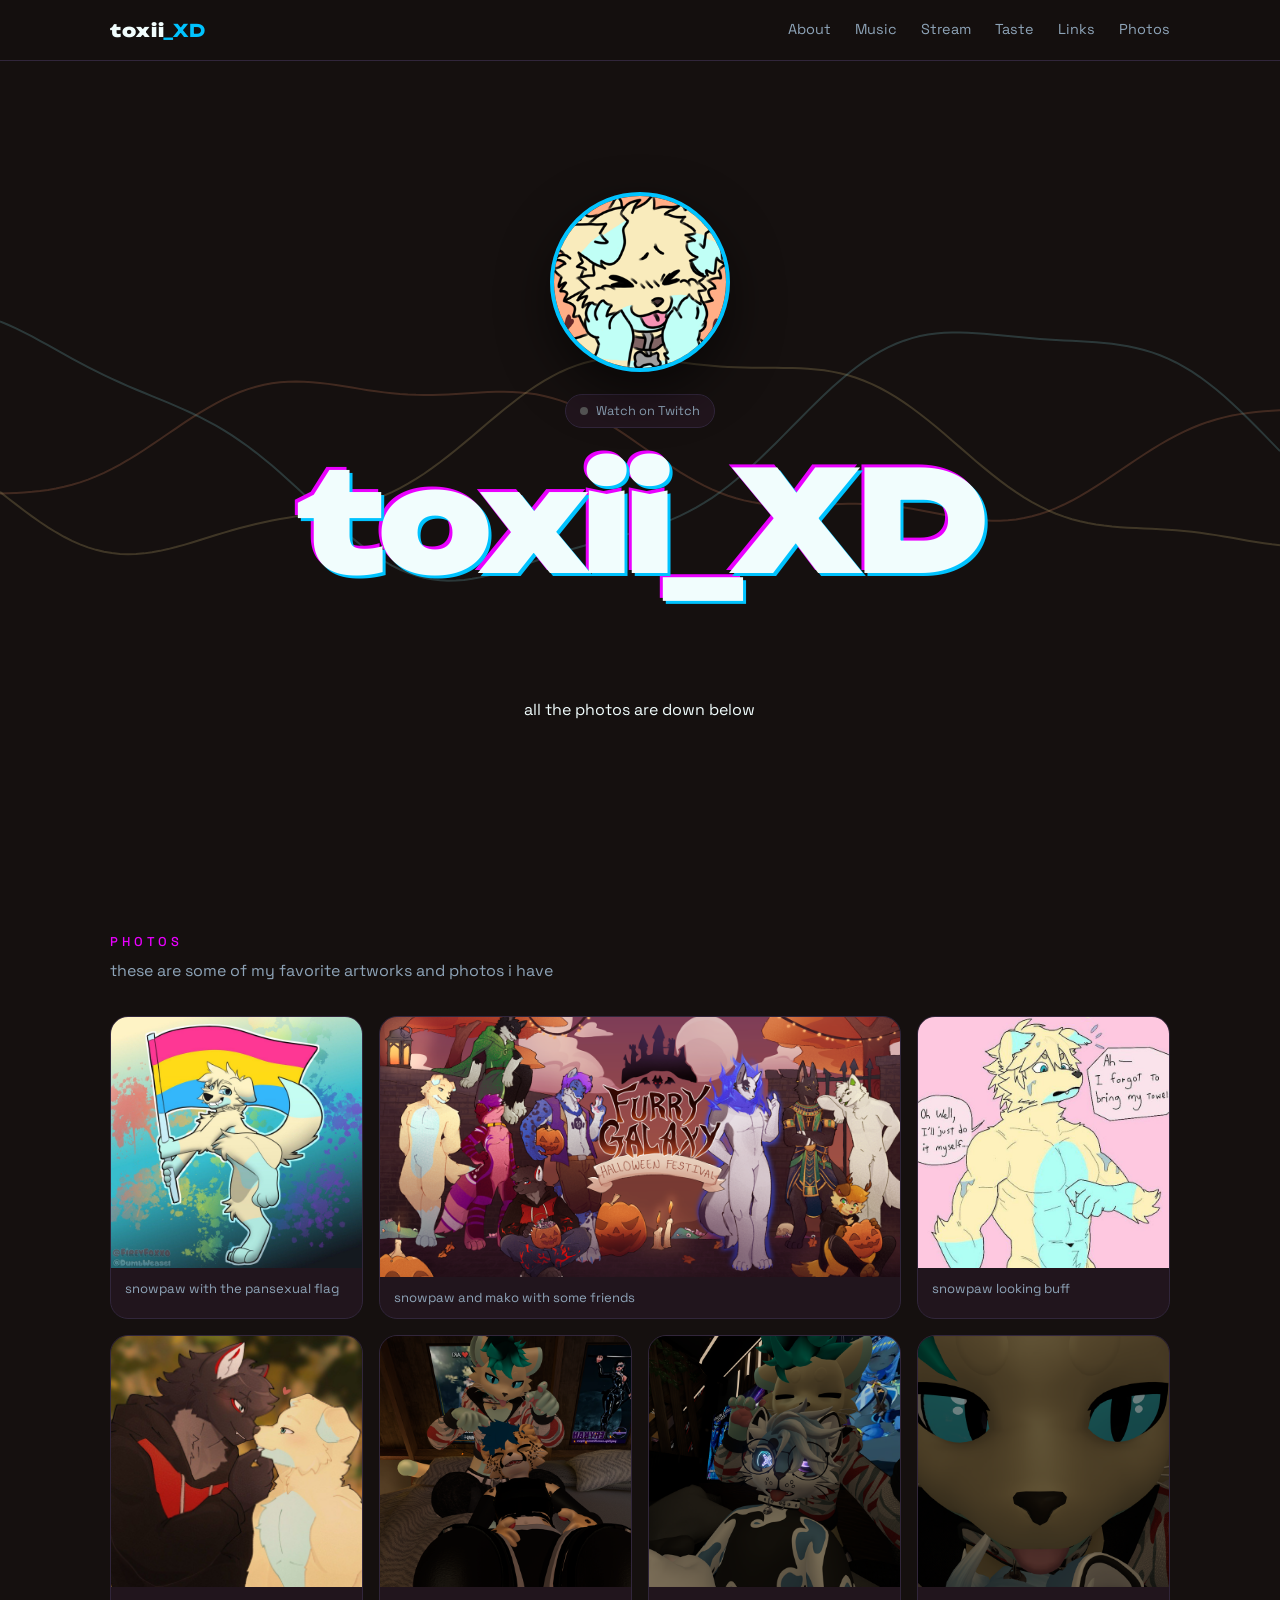
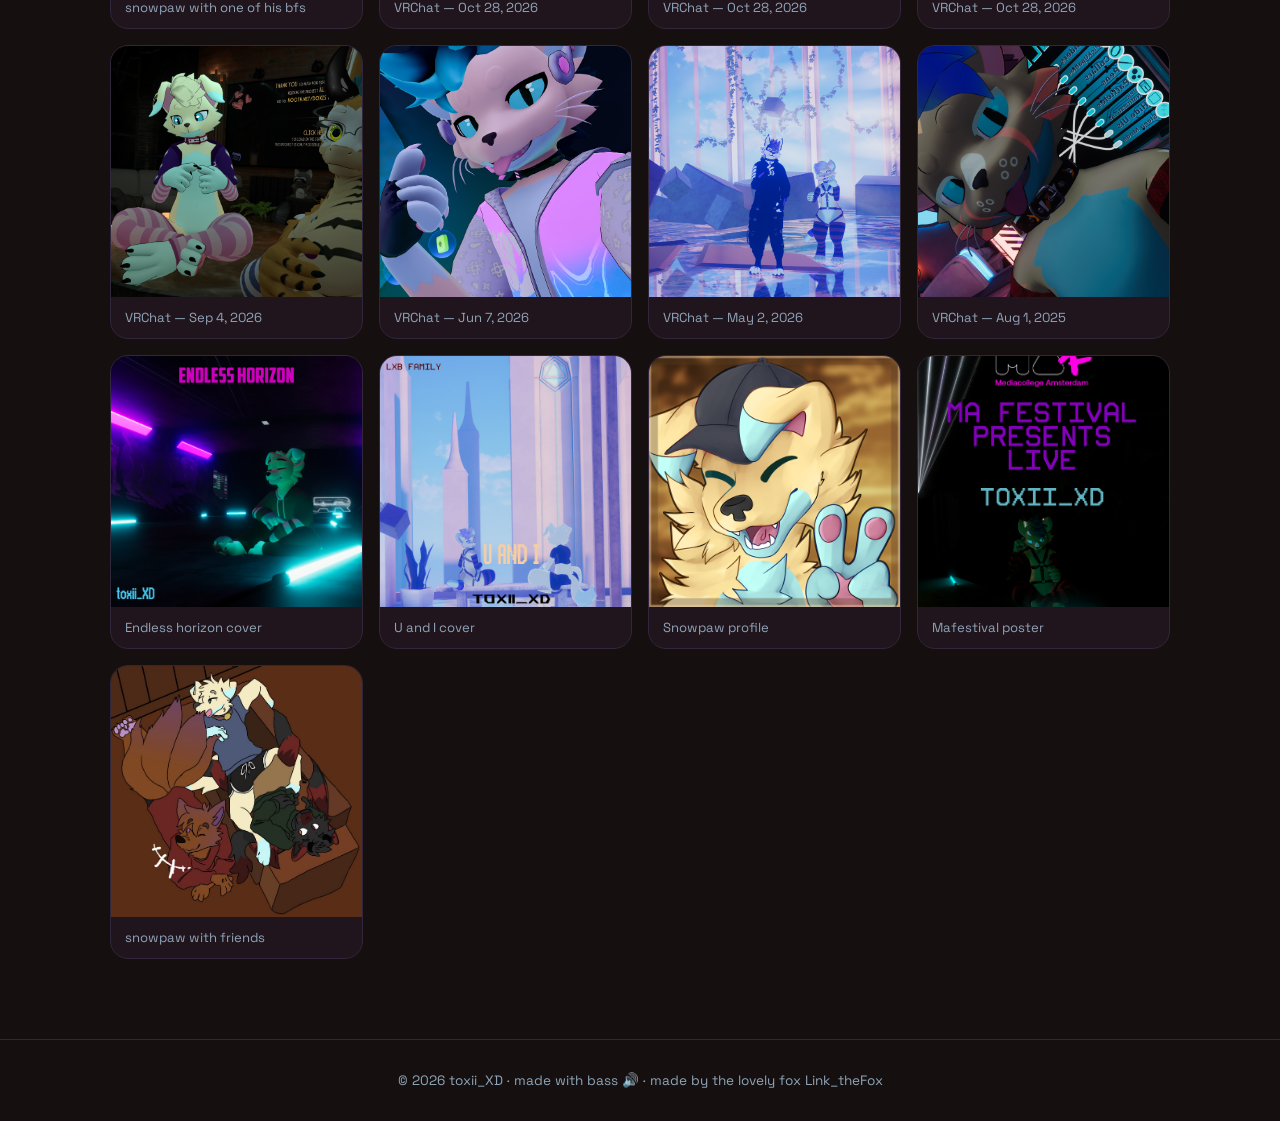
==== photos.html @ 940f138c "added photo page and alot of photos :3" ====
<!-- stinky coders looking at this script go away nun ur of bussines oki? ;-; -->

<!doctype html>
<html lang="en">
<head>
<meta charset="utf-8">
<meta name="viewport" content="width=device-width,initial-scale=1">
<meta name="theme-color" content="#15100f">
<title>toxii_XD — DJ · Producer · Streamer</title>
<meta name="description" content="toxii_XD (mako) — bass music producer, remixer and Twitch streamer from the Netherlands.">
<meta property="og:title" content="toxii_XD">
<meta property="og:description" content="Remixes, originals & live streams.">
<link rel="preconnect" href="https://fonts.googleapis.com">
<link href="https://fonts.googleapis.com/css2?family=Space+Grotesk:wght@400;500;700&family=Unbounded:wght@600;900&display=swap" rel="stylesheet">
<style>
:root{--bg:#15100f;--card:#21151d;--line:#31263b;--txt:#f1fdfd;--mute:#8ea4b8;--a:#00c3ff;--b:#ea00ff;--c:#f6dc8c}
*{box-sizing:border-box;margin:0}
html{scroll-behavior:smooth}
body{background:var(--bg);color:var(--txt);font:400 1rem/1.6 'Space Grotesk',system-ui,sans-serif;overflow-x:hidden}
.pfpw{perspective:700px;margin-bottom:22px}
.pfp{display:block;margin:0 auto;border-radius:50%;border:4px solid var(--a);box-shadow:0 20px 50px #0008;will-change:transform;max-width:44vw;height:auto}
canvas#bg{position:fixed;inset:0;width:100%;height:100%;z-index:-1;opacity:.55}
a{color:inherit;text-decoration:none}
.wrap{max-width:1100px;margin:0 auto;padding:0 20px}
nav{position:sticky;top:0;z-index:10;backdrop-filter:blur(14px);background:#15100ff5;border-bottom:1px solid var(--line)}
nav .wrap{display:flex;justify-content:space-between;align-items:center;height:60px}
.logo{font:900 1.1rem 'Unbounded';letter-spacing:.05em}
.logo b{color:var(--a)}
nav ul{display:flex;gap:24px;list-style:none;font-size:.9rem;color:var(--mute)}
nav ul a:hover{color:var(--txt)}
@media(max-width:640px){nav ul{gap:14px;overflow-x:auto;font-size:.8rem;white-space:nowrap}.logo{display:none}nav .wrap{gap:8px}.card{padding:18px}}
.hero{min-height:88vh;display:grid;place-items:center;text-align:center;padding:60px 0}
.live{display:inline-flex;gap:8px;align-items:center;border:1px solid var(--line);border-radius:99px;padding:6px 14px;font-size:.8rem;color:var(--mute);background:var(--card)}
.live i{width:8px;height:8px;border-radius:50%;background:#555}
.live.on i{background:var(--c);animation:p 1.2s infinite}
.live.on{color:var(--txt);border-color:var(--c)}
@keyframes p{50%{opacity:.3}}
h1{font:900 clamp(2rem,11vw,9rem)/1 'Unbounded';margin:22px 0 10px;letter-spacing:-.04em;color:var(--txt);text-shadow:3px 3px 0 var(--a),-3px -3px 0 var(--b);transition:text-shadow .2s}
h1:hover{text-shadow:6px 0 0 var(--c),-6px 0 0 var(--b)}
.tag{color:var(--mute);font-size:1.15rem}
.eq{display:flex;gap:4px;justify-content:center;align-items:flex-end;height:46px;margin:30px 0}
.eq span{width:6px;border-radius:3px;background:linear-gradient(var(--b),var(--a));animation:e 1s cubic-bezier(.45,0,.55,1) infinite alternate}
@keyframes e{from{height:6px}to{height:46px}}
.btns{display:flex;gap:12px;justify-content:center;flex-wrap:wrap}
.btn{padding:12px 24px;border-radius:99px;font-weight:700;border:1px solid var(--line);background:var(--card);transition:transform .4s cubic-bezier(.22,1,.36,1),border-color .3s}
.btn:hover{transform:translateY(-3px);border-color:var(--a)}
.btn.p{background:var(--a);color:#2a1a12c9;border:0}
section{padding:80px 0;scroll-margin-top:60px}
:focus-visible{outline:3px solid var(--b);outline-offset:3px;border-radius:6px}
.skip{position:absolute;left:12px;top:-60px;background:var(--a);color:#2a1a12;padding:10px 16px;border-radius:8px;font-weight:700;z-index:20}
.skip:focus{top:10px}
h2{font:900 clamp(1.6rem,4vw,2.4rem) 'Unbounded';margin-bottom:8px}
h2 small{display:block;font:500 .8rem 'Space Grotesk';color:var(--b);letter-spacing:.3em;text-transform:uppercase;margin-bottom:6px}
.sub{color:var(--mute);margin-bottom:32px}
.grid{display:grid;gap:16px;grid-template-columns:repeat(auto-fit,minmax(240px,1fr))}
#about .about{grid-template-columns:1fr}
.gallery{display:grid;gap:16px;grid-template-columns:repeat(4,minmax(0,1fr));margin-top:28px}
.gallery figure{margin:0;overflow:hidden;border:1px solid var(--line);border-radius:18px;background:var(--card)}
.gallery img{display:block;width:100%;aspect-ratio:1;object-fit:cover}
.gallery .wide{grid-column:span 2}
.gallery .wide img{aspect-ratio:2 / 1}
.gallery figcaption{padding:10px 14px;color:var(--mute);font-size:.82rem}
@media(max-width:800px){.gallery{grid-template-columns:repeat(2,minmax(0,1fr))}}
@media(max-width:640px){.gallery{grid-template-columns:1fr}.gallery .wide{grid-column:auto}.gallery .wide img{aspect-ratio:1}}
.card{background:var(--card);border:1px solid var(--line);border-radius:18px;padding:24px;transition:transform .45s cubic-bezier(.22,1,.36,1),border-color .3s}
.card:hover{border-color:var(--a);transform:translateY(-4px)}
.stat{font:900 clamp(1rem,4.4vw,2.2rem) 'Unbounded';color:var(--a)}
.about .card{container-type:inline-size}
.about .stat{font-size:min(2.2rem,13cqw)}
.about{display:grid;gap:32px;grid-template-columns:1.3fr 1fr}
@media(max-width:800px){.about{grid-template-columns:1fr}}
.chips{display:flex;flex-wrap:wrap;gap:8px;margin-top:16px}
.chips span{border:1px solid var(--line);border-radius:99px;padding:4px 14px;font-size:.85rem;color:var(--mute)}
ol.top{list-style:none;counter-reset:n}
ol.top li{counter-increment:n;display:flex;gap:14px;padding:9px 0;border-bottom:1px solid var(--line);font-weight:500}
ol.top li::before{content:counter(n,decimal-leading-zero);color:var(--a);font-family:'Unbounded';font-size:.8rem;padding-top:3px}
iframe{width:100%;border:0;border-radius:14px}
.soc a{display:flex;justify-content:space-between;align-items:center}
.soc a::after{content:"↗"/"";color:var(--mute)}
.soc em{font-style:normal;font-size:.8rem;color:var(--mute);display:block}
footer{border-top:1px solid var(--line);padding:30px 0;text-align:center;color:var(--mute);font-size:.85rem}
.rv{opacity:0;transform:translateY(28px);transition:opacity .9s cubic-bezier(.22,1,.36,1),transform .9s cubic-bezier(.22,1,.36,1)}
.rv.in{opacity:1;transform:none}
@media(prefers-reduced-motion:reduce){html{scroll-behavior:auto}canvas#bg{display:none}*{animation:none!important;transition:none!important}.rv{opacity:1;transform:none}}
</style>
</head>
<body>
<a class="skip" href="#about">Skip to content</a>
<canvas id="bg" aria-hidden="true"></canvas>

<nav aria-label="Main"><div class="wrap">
  <a class="logo" href="index.html#top">toxii<b>_XD</b></a>
  <ul><li><a href="index.html#about">About</a></li><li><a href="index.html#music">Music</a></li><li><a href="index.html#stream">Stream</a></li><li><a href="index.html#taste">Taste</a></li><li><a href="index.html#links">Links</a></li><li><a href="photos.html">Photos</a></li></ul>
</div></nav>

<main>
<header class="hero" id="top"><div class="wrap">
  <div class="pfpw"><img class="pfp" src="pfp.png" alt="toxii_XD avatar" width="180" height="180"></div>
  <a id="live" class="live" href="https://www.twitch.tv/toxii_xd" target="_blank" rel="noopener"><i></i><span aria-live="polite">checking stream…</span></a>
  <h1 data-t="toxii_XD">toxii_XD</h1>
  <div class="eq" aria-hidden="true"></div>
  <p> all the photos are down below </p>
</div></header>

<section id="about"><div class="wrap">
  <div class="about">
    <div>
      <h2><small>photos</small></h2>
      <p class="sub">these are some of my favorite artworks and photos i have </p>
      <div class="gallery">
        <figure><img src="gallery_images/photo_2026-11-20_13-38-38.jpg" alt="VR selfie" loading="eager" decoding="async"><figcaption>snowpaw with the pansexual flag</figcaption></figure>
        <figure class="wide"><img src="gallery_images/Untitled139_20261009115338.png" alt="Artwork" loading="eager" decoding="async"><figcaption>snowpaw and mako with some friends</figcaption></figure>
        <figure><img src="gallery_images/photo_2026-11-20_13-33-49.jpg" alt="VR selfie" loading="eager" decoding="async"><figcaption>snowpaw looking buff</figcaption></figure>
        <figure><img src="gallery_images/photo_2026-11-20_13-32-30.jpg" alt="VR selfie" loading="eager" decoding="async"><figcaption>snowpaw with one of his bfs</figcaption></figure>
        <figure><img src="gallery_images/VRChat_2026-10-28_23-48-35.394_7680x4320.png" alt="VRChat screenshot" loading="eager" decoding="async"><figcaption>VRChat — Oct 28, 2026</figcaption></figure>
        <figure><img src="gallery_images/VRChat_2026-10-28_19-16-32.254_7680x4320.png" alt="VRChat screenshot" loading="eager" decoding="async"><figcaption>VRChat — Oct 28, 2026</figcaption></figure>
        <figure><img src="gallery_images/VRChat_2026-10-28_19-14-05.754_7680x4320.png" alt="VRChat screenshot" loading="eager" decoding="async"><figcaption>VRChat — Oct 28, 2026</figcaption></figure>
        <figure><img src="gallery_images/VRChat_2026-09-04_04-32-38.980_1920x1080.png" alt="VRChat screenshot" loading="eager" decoding="async"><figcaption>VRChat — Sep 4, 2026</figcaption></figure>
        <figure><img src="gallery_images/VRChat_2026-06-07_21-55-28.060_7680x4320.png" alt="VRChat screenshot" loading="eager" decoding="async"><figcaption>VRChat — Jun 7, 2026</figcaption></figure>
        <figure><img src="gallery_images/VRChat_2026-05-02_01-23-25.162_4320x7680.png" alt="VRChat screenshot" loading="eager" decoding="async"><figcaption>VRChat — May 2, 2026</figcaption></figure>
        <figure><img src="gallery_images/VRChat_2025-08-01_22-59-57.238_1920x1080.png" alt="VRChat screenshot" loading="eager" decoding="async"><figcaption>VRChat — Aug 1, 2025</figcaption></figure>
        
        <figure><img src="gallery_images/Untitled-2231.png" alt="Artwork" loading="eager" decoding="async"><figcaption>Endless horizon cover</figcaption></figure>
        <figure><img src="gallery_images/u and i cover.png" alt="U and I cover artwork" loading="eager" decoding="async"><figcaption>U and I cover</figcaption></figure>
        <figure><img src="gallery_images/Snowpawpfp 1.png" alt="Snowpaw profile artwork" loading="eager" decoding="async"><figcaption>Snowpaw profile</figcaption></figure>
        <figure><img src="gallery_images/mafestival poster.png" alt="Mafestival poster" loading="eager" decoding="async"><figcaption>Mafestival poster</figcaption></figure>
        <figure><img src="gallery_images/allthefurries.jpg" alt="All the Furries artwork" loading="eager" decoding="async"><figcaption>snowpaw with friends</figcaption></figure>
      </div>
    </div>
  </div>
</div></section>



</main>
<footer>© <span id="y"></span> toxii_XD · made with bass 🔊 · made by the lovely fox Link_theFox</footer>

<script>
// equalizer bars
const eq=document.querySelector('.eq');
for(let i=0;i<32;i++){const s=document.createElement('span');s.style.animationDelay=(Math.random()*-1)+'s';s.style.animationDuration=(.5+Math.random()*.8)+'s';eq.append(s)}
document.getElementById('y').textContent=new Date().getFullYear();
// scroll reveal
const io=new IntersectionObserver(e=>e.forEach(x=>x.isIntersecting&&x.target.classList.add('in')),{threshold:.15});
document.querySelectorAll('.rv').forEach(el=>io.observe(el));
document.querySelectorAll('.gallery img').forEach(img=>{
  img.decode().catch(error=>console.error('Could not decode gallery image:',img.currentSrc,error));
});
// pfp follows the pointer, eased
const pf=document.querySelector('.pfp'),hh=document.querySelector('h1');
let tx=0,ty=0,px=0,py=0;
addEventListener('pointermove',e=>{tx=e.clientX/innerWidth-.5;ty=e.clientY/innerHeight-.5});
if(!matchMedia('(prefers-reduced-motion:reduce)').matches)(function m(){
  px+=(tx-px)*.08;py+=(ty-py)*.08;
  pf.style.transform=`translate(${px*40}px,${py*30}px) rotateY(${px*28}deg) rotateX(${-py*28}deg)`;
  hh.style.transform=`translate(${-px*14}px,${-py*10}px)`;
  requestAnimationFrame(m)})();
// background: drifting waveform lines
const cv=document.getElementById('bg'),cx=cv.getContext('2d');let W,H;
const rs=()=>{W=cv.width=innerWidth;H=cv.height=innerHeight};rs();addEventListener('resize',rs);
const cols=['#ff9a6c','#f6dc8c','#8fe9ee'];
(function f(t){
  cx.clearRect(0,0,W,H);
  cols.forEach((c,k)=>{cx.beginPath();cx.strokeStyle=c;cx.globalAlpha=.35;cx.lineWidth=2;
    for(let x=0;x<=W;x+=8){const y=H*.5+Math.sin(x*.006+t*.0008*(k+1)+k*2)*70*(1+k*.4)+Math.sin(x*.02+t*.002)*14;x?cx.lineTo(x,y):cx.moveTo(x,y)}
    cx.stroke()});
  requestAnimationFrame(f)})(0);
// Discord presence via Lanyard (user must be in discord.gg/lanyard)
const DID='748568720615669810',SC={online:'#3ba55d',idle:'#faa61a',dnd:'#ed4245',offline:'#747f8d'};
function presence(d){
  const $=id=>document.getElementById(id),u=d.discord_user,a=d.activities.find(x=>x.type!==4);
  $('presence').hidden=false;
  $('pa').src=`https://cdn.discordapp.com/avatars/${DID}/${u.avatar}.png?size=128`;
  $('pn').textContent=u.global_name||u.username;
  $('ps').style.background=SC[d.discord_status];
  $('pt').textContent=d.discord_status;
  $('pact').textContent=d.listening_to_spotify?`🎵 ${d.spotify.song} — ${d.spotify.artist}`:a?`${a.name}${a.details?' · '+a.details:''}`:'';
}
fetch('https://api.lanyard.rest/v1/users/'+DID).then(r=>r.json()).then(j=>j.success&&presence(j.data)).catch(()=>{});
const ws=new WebSocket('wss://api.lanyard.rest/socket');
ws.onmessage=e=>{const m=JSON.parse(e.data);
  if(m.op===1){ws.send(JSON.stringify({op:2,d:{subscribe_to_id:DID}}));setInterval(()=>ws.readyState===1&&ws.send('{"op":3}'),m.d.heartbeat_interval)}
  else if(m.op===0)presence(m.d)};
// live status via public decapi (no key); falls back to offline
fetch('https://decapi.me/twitch/uptime/toxii_xd').then(r=>r.text()).then(t=>{
  const el=document.getElementById('live'),on=!/offline|not found|error/i.test(t);
  el.classList.toggle('on',on);
  const ls=document.getElementById('ls');ls.textContent=on?'LIVE':'OFFLINE';ls.style.color=on?'var(--c)':'var(--mute)';
  document.getElementById('lt').textContent=on?'streaming on Twitch right now':'not streaming — follow for alerts';
  el.querySelector('span').textContent=on?'LIVE NOW on Twitch — '+t:'Offline — follow for notifications';
}).catch(()=>{document.querySelector('#live span').textContent='Watch on Twitch';document.getElementById('ls').textContent='Twitch'});
</script>
</body>
</html>

<!-- Made with ❤️ by the lovely Link_theFox — https://linkslair.xyz/ -->
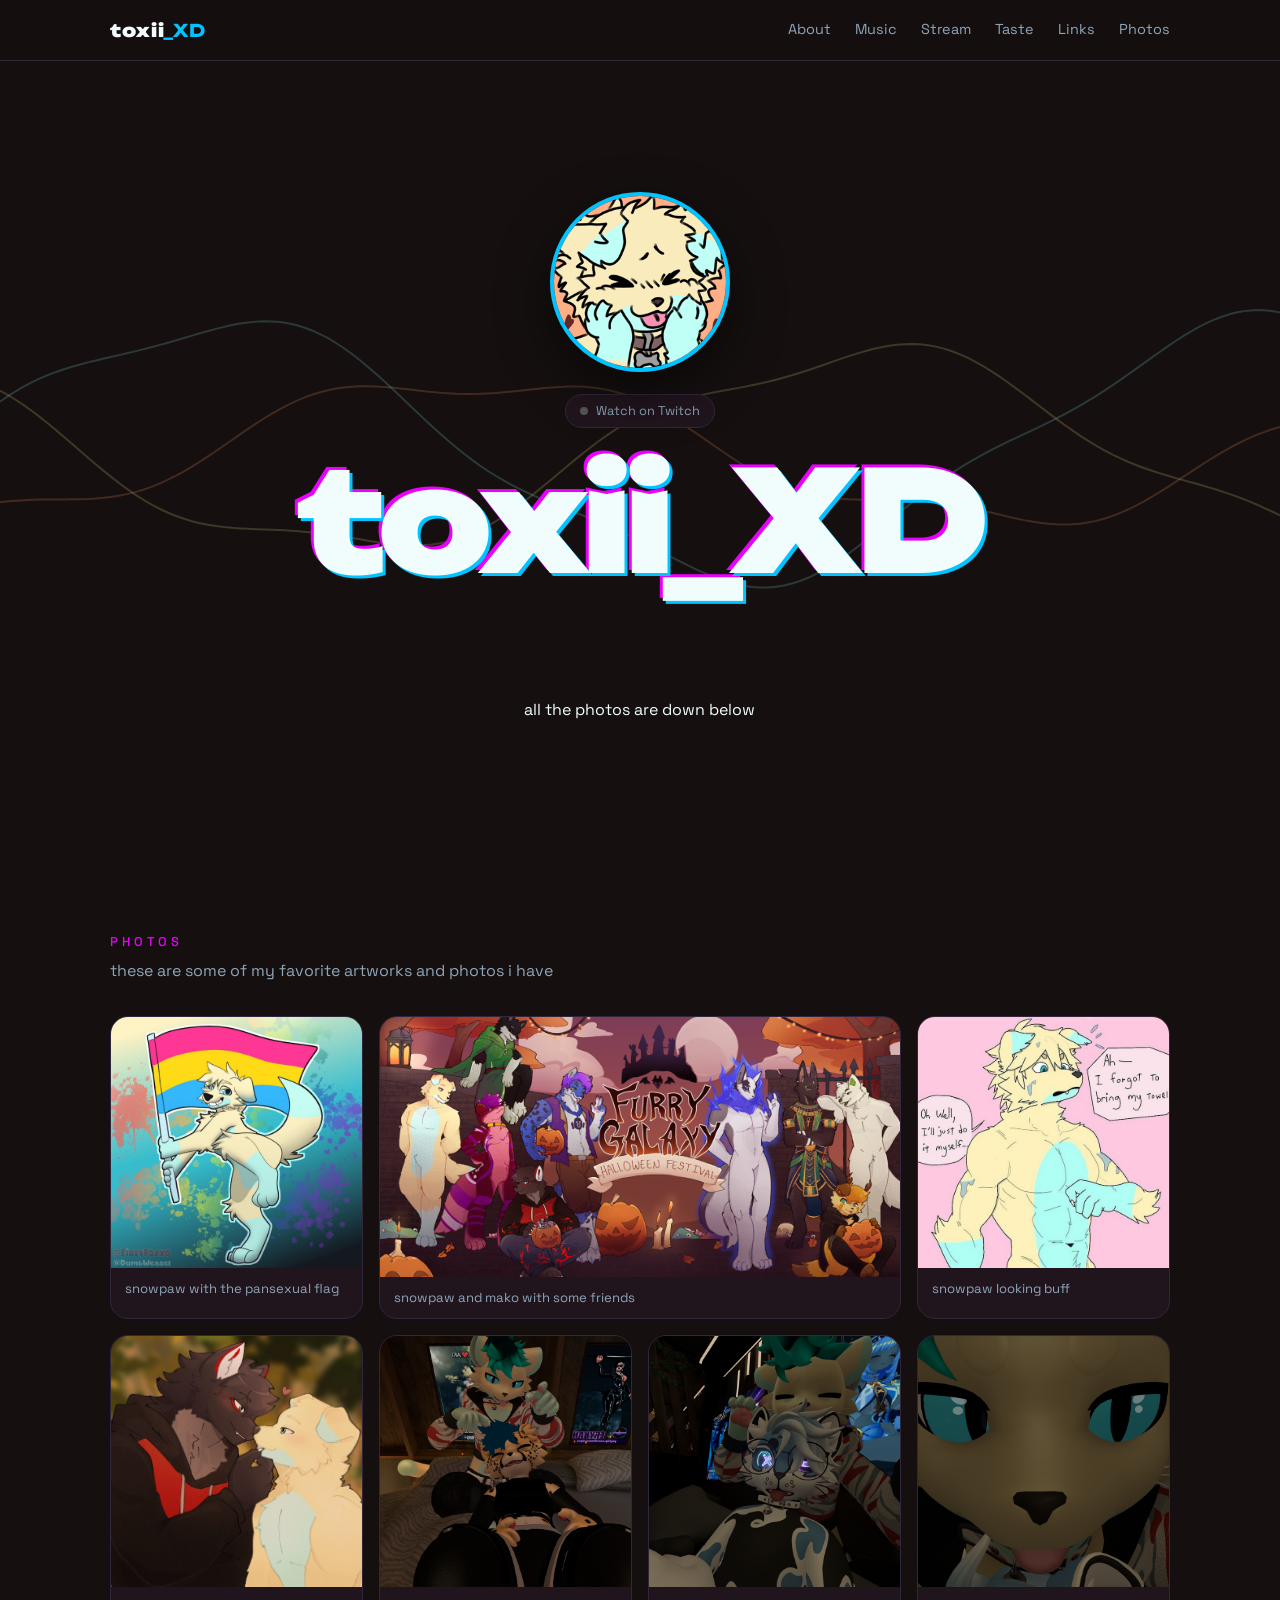
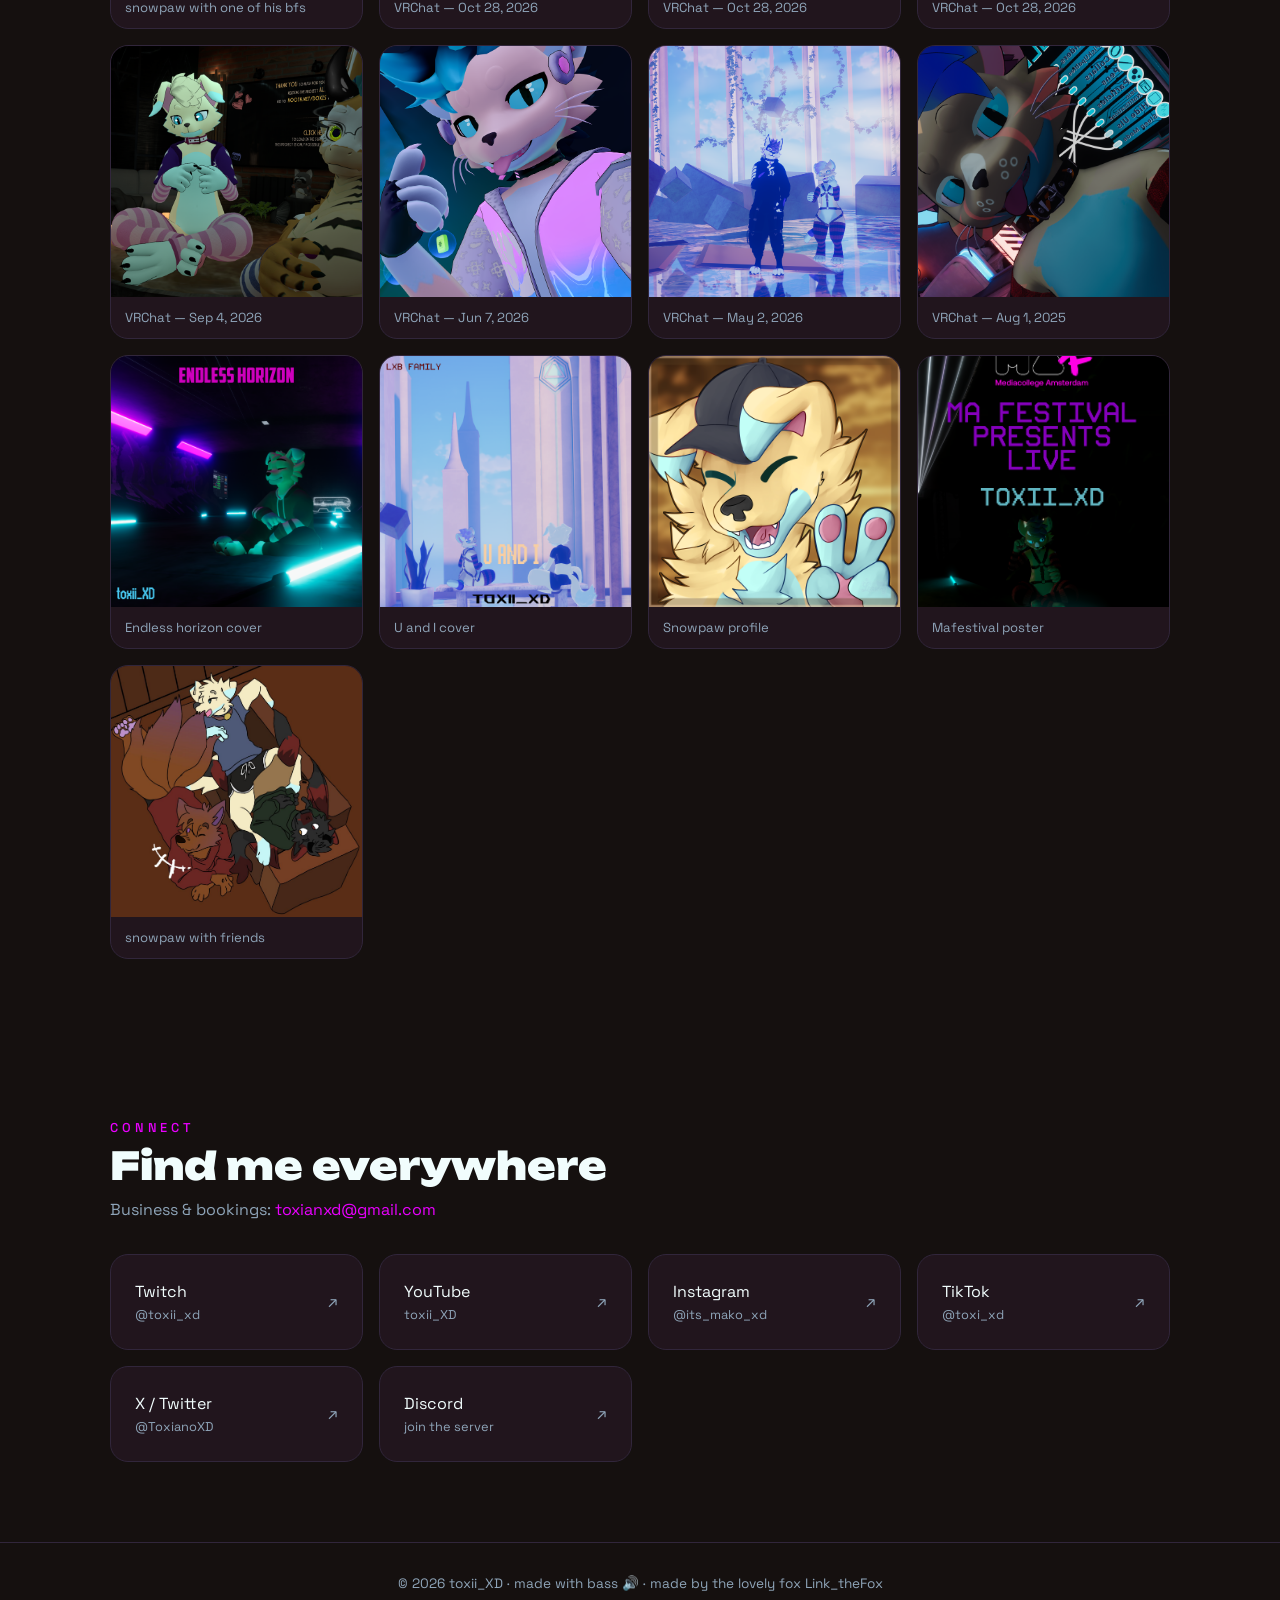
==== commit eecd1970: "updated photos html with contact info" ====
--- a/photos.html
+++ b/photos.html
@@ -130,7 +130,18 @@
   </div>
 </div></section>
 
-
+<section id="links"><div class="wrap rv">
+  <h2><small>connect</small>Find me everywhere</h2>
+  <p class="sub">Business &amp; bookings: <a href="mailto:toxianxd@gmail.com" style="color:var(--b)">toxianxd@gmail.com</a></p>
+  <div class="grid soc">
+    <a class="card" href="https://www.twitch.tv/toxii_xd" target="_blank" rel="noopener"><div>Twitch<em>@toxii_xd</em></div></a>
+    <a class="card" href="https://www.youtube.com/channel/UCp31fB6WN2DlU0iG8Yz7rvQ" target="_blank" rel="noopener"><div>YouTube<em>toxii_XD</em></div></a>
+    <a class="card" href="https://www.instagram.com/its_mako_xd" target="_blank" rel="noopener"><div>Instagram<em>@its_mako_xd</em></div></a>
+    <a class="card" href="https://www.tiktok.com/@toxi_xd" target="_blank" rel="noopener"><div>TikTok<em>@toxi_xd</em></div></a>
+    <a class="card" href="https://x.com/ToxianoXD" target="_blank" rel="noopener"><div>X / Twitter<em>@ToxianoXD</em></div></a>
+    <a class="card" href="https://discord.gg/SVexKyETzz" target="_blank" rel="noopener"><div>Discord<em>join the server</em></div></a>
+  </div>
+</div></section>
 
 </main>
 <footer>© <span id="y"></span> toxii_XD · made with bass 🔊 · made by the lovely fox Link_theFox</footer>
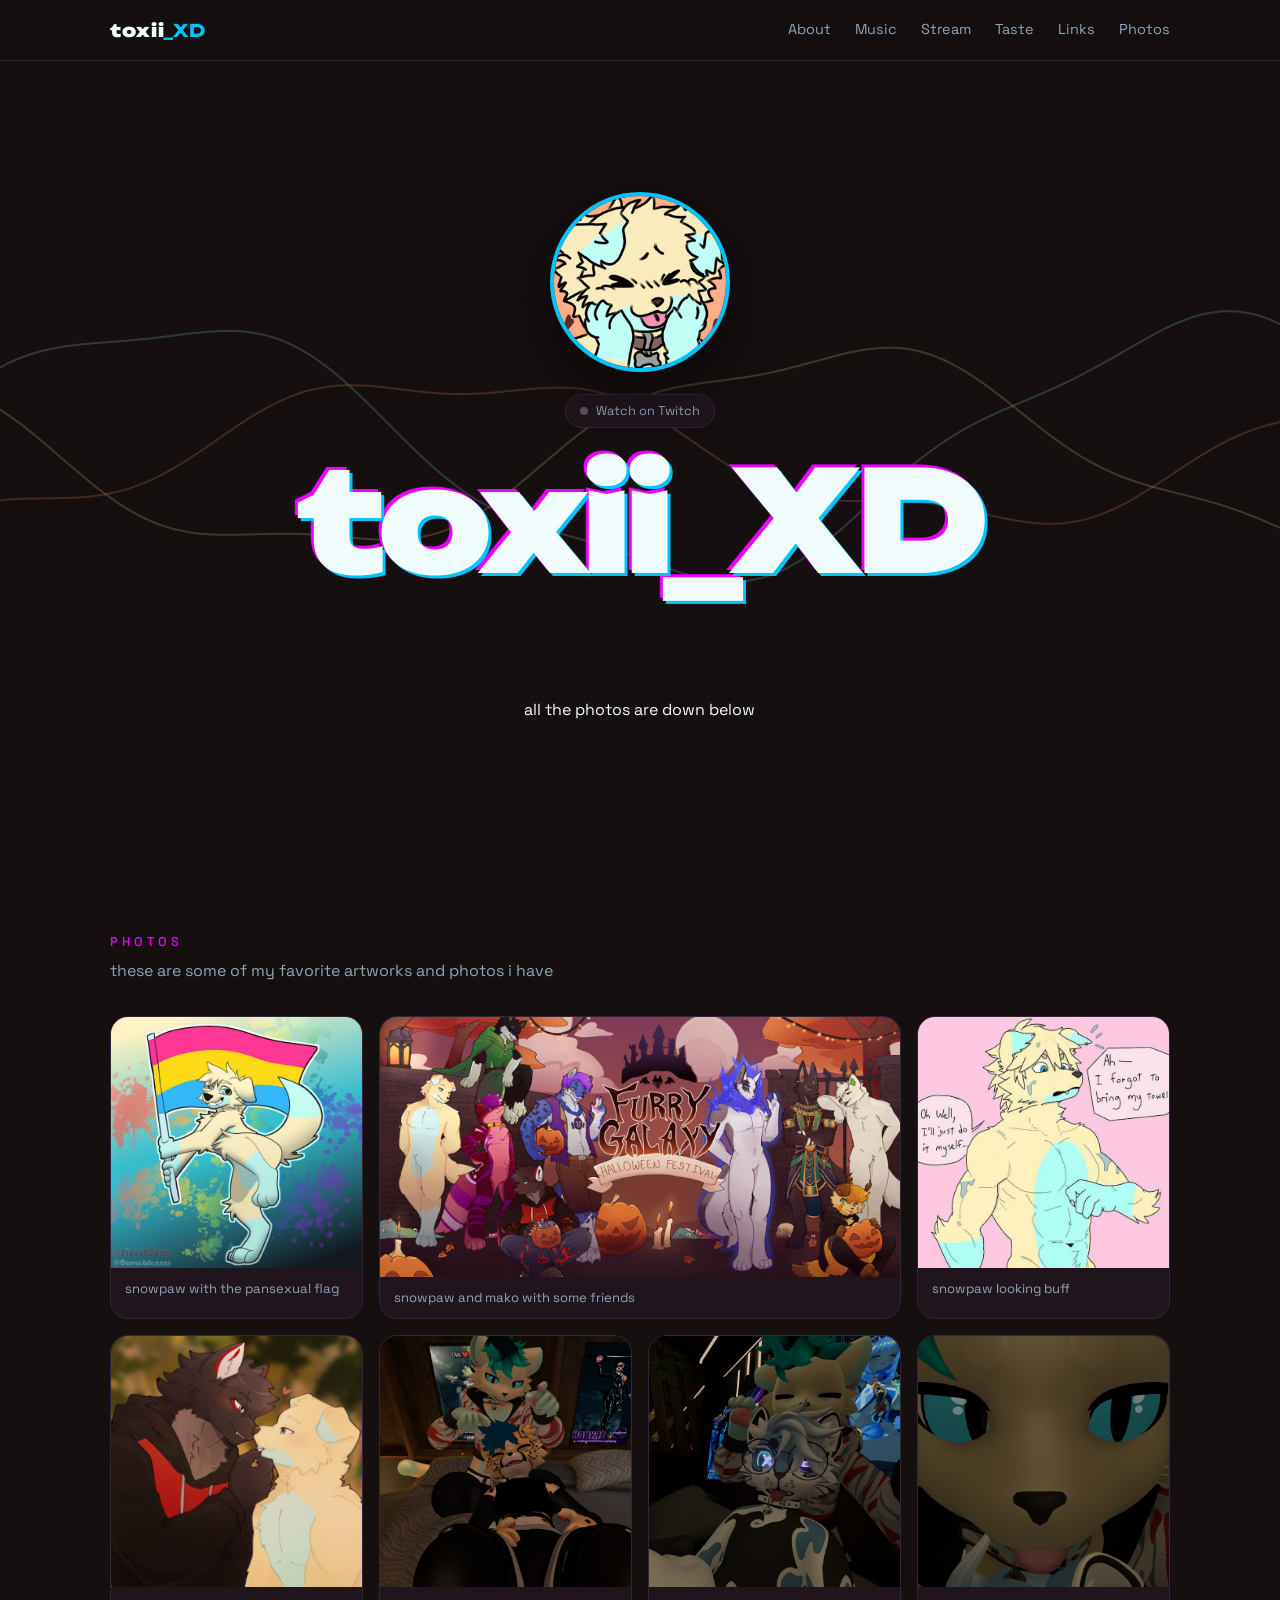
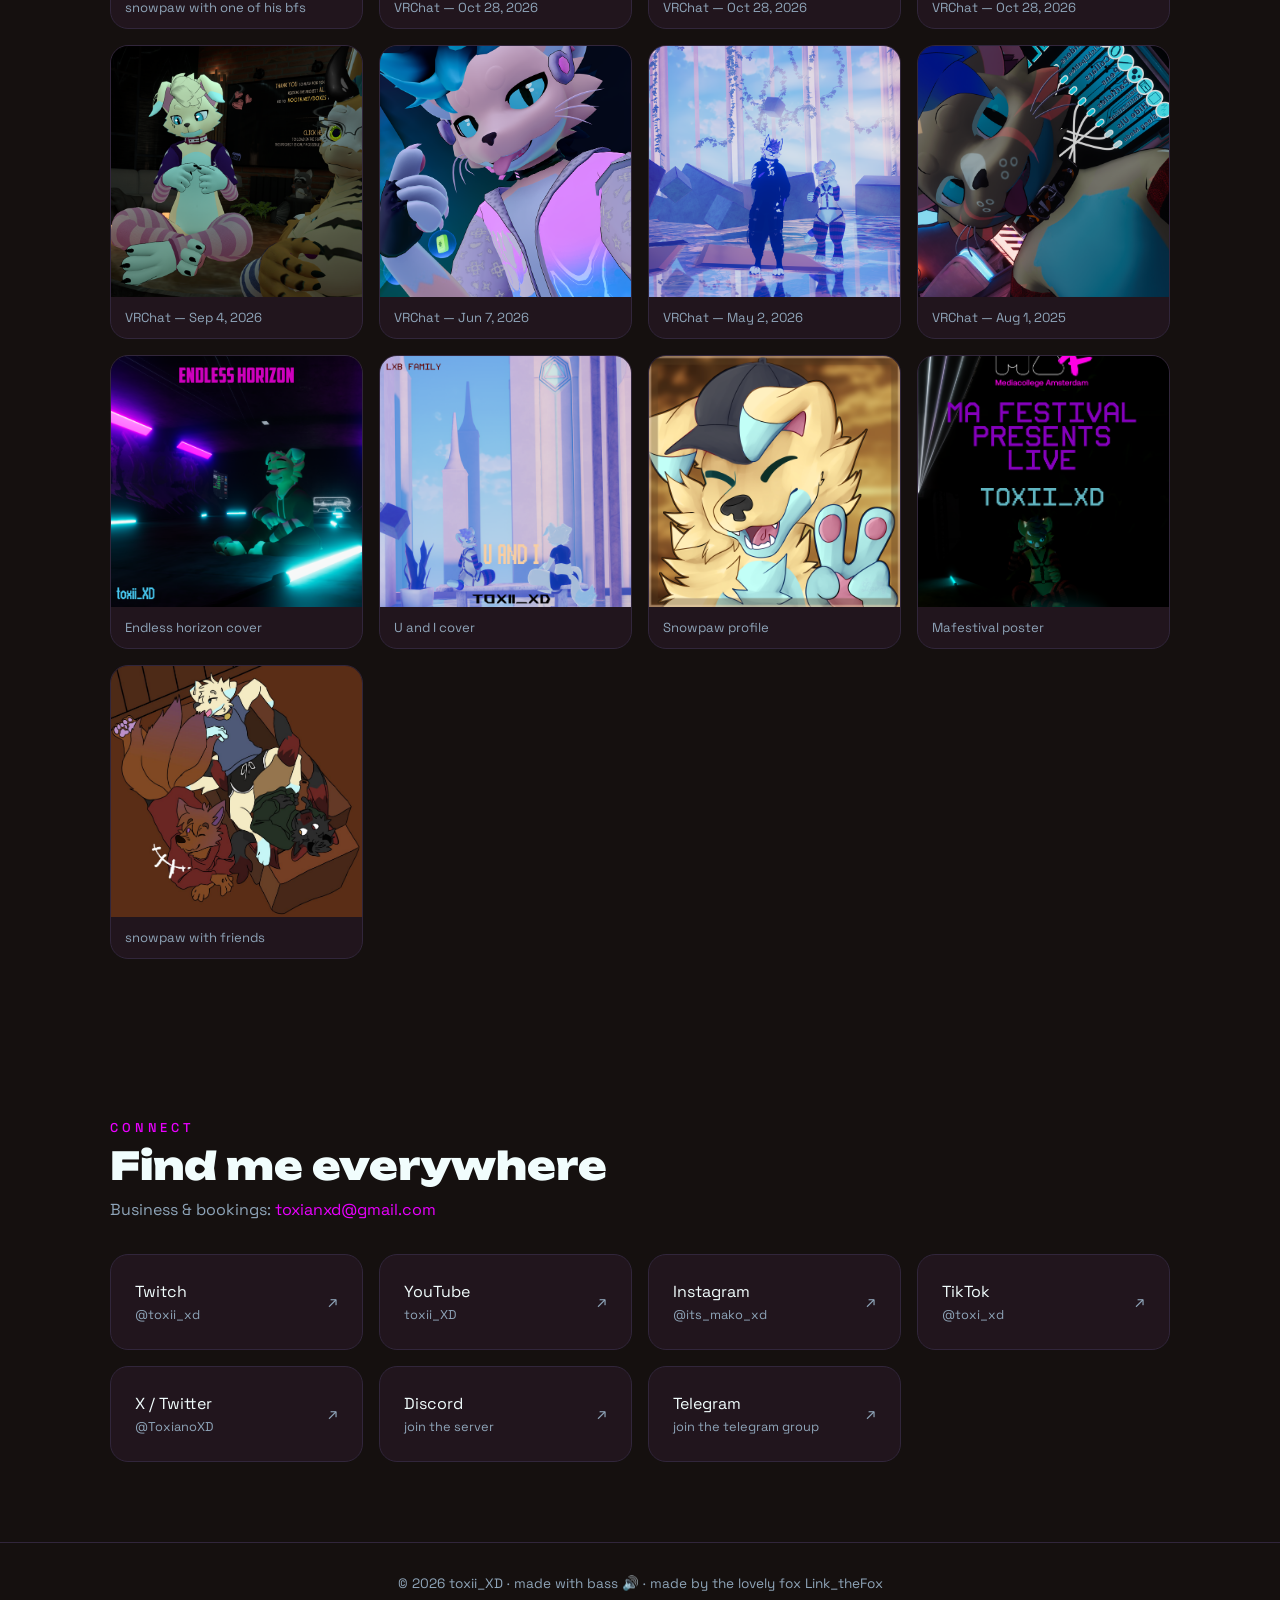
==== commit 5c2aa37c: "added sstuf to it for a tellegram group" ====
--- a/photos.html
+++ b/photos.html
@@ -140,6 +140,7 @@
     <a class="card" href="https://www.tiktok.com/@toxi_xd" target="_blank" rel="noopener"><div>TikTok<em>@toxi_xd</em></div></a>
     <a class="card" href="https://x.com/ToxianoXD" target="_blank" rel="noopener"><div>X / Twitter<em>@ToxianoXD</em></div></a>
     <a class="card" href="https://discord.gg/SVexKyETzz" target="_blank" rel="noopener"><div>Discord<em>join the server</em></div></a>
+    <a class="card" href="https://t.me/+vXVY-dFUmMZiODA0" target="_blank" rel="noopener"><div>Telegram<em>join the telegram group</em></div></a>
   </div>
 </div></section>
 
